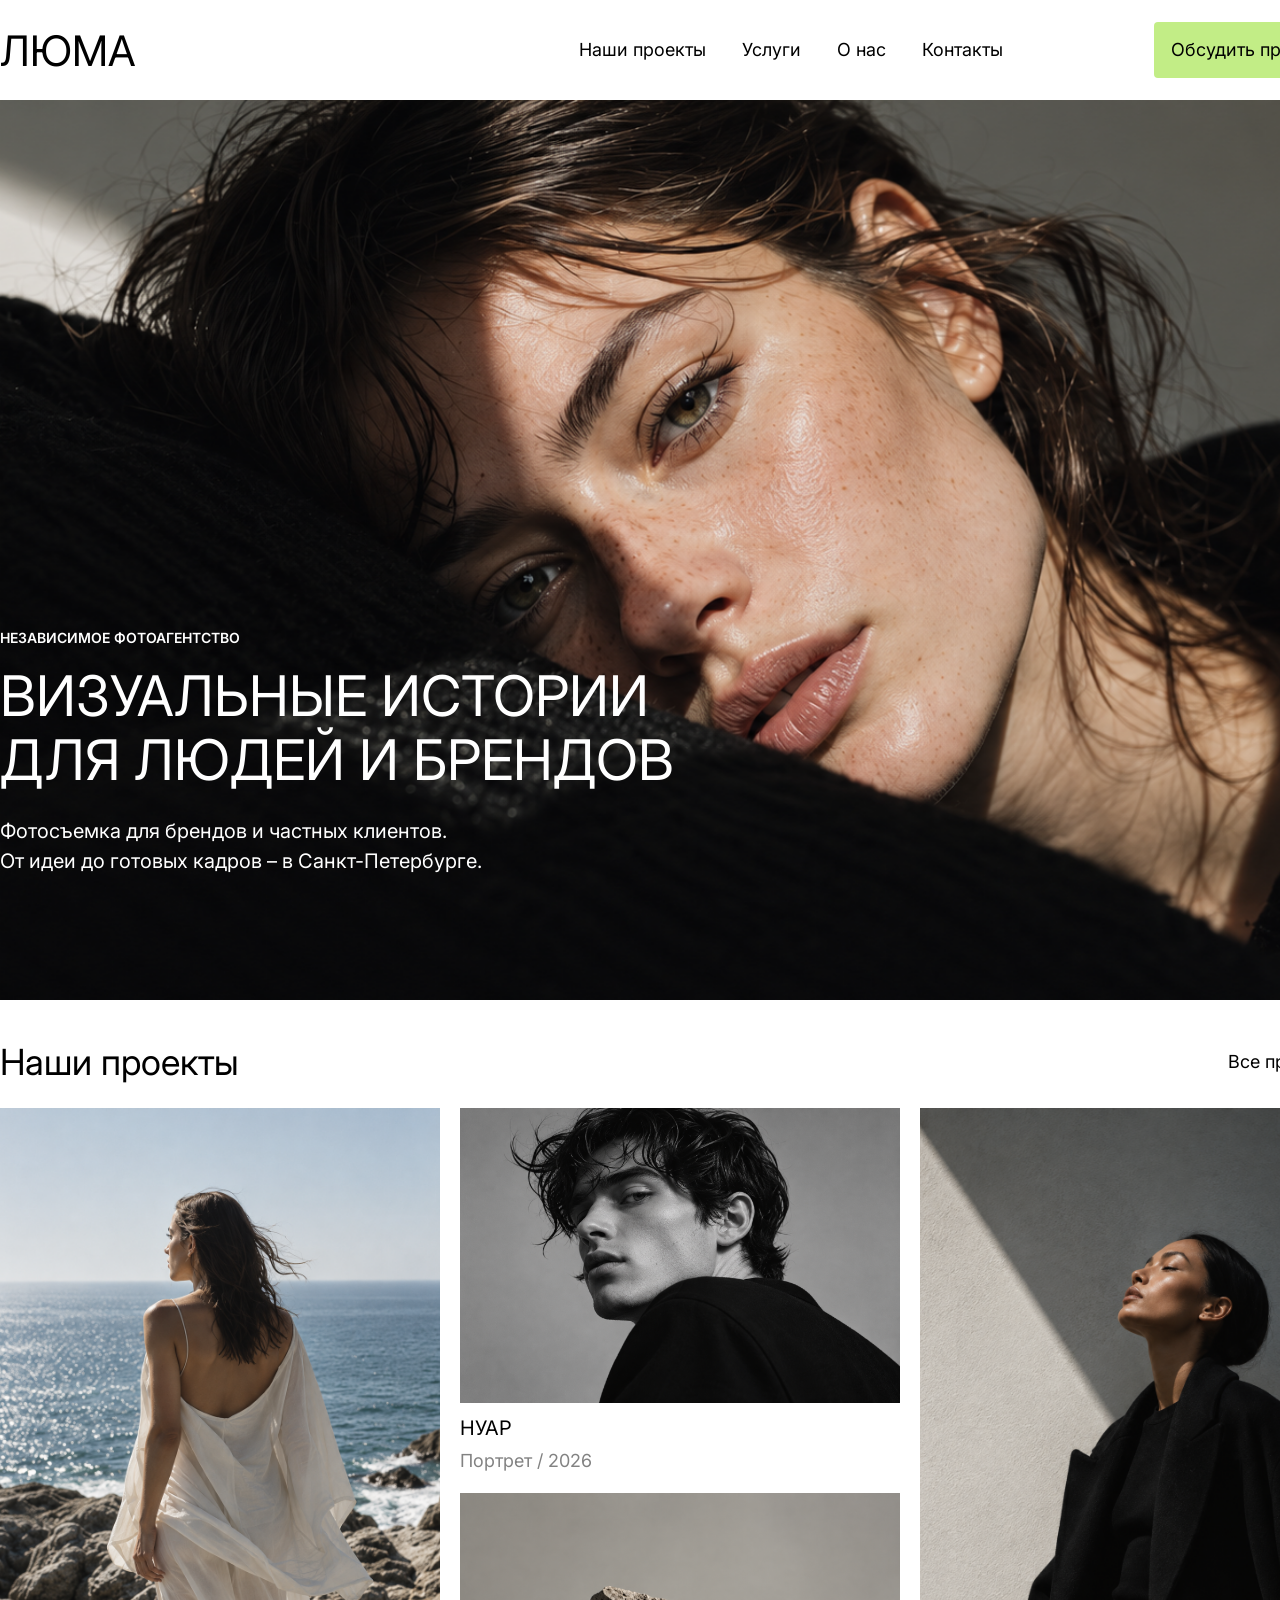
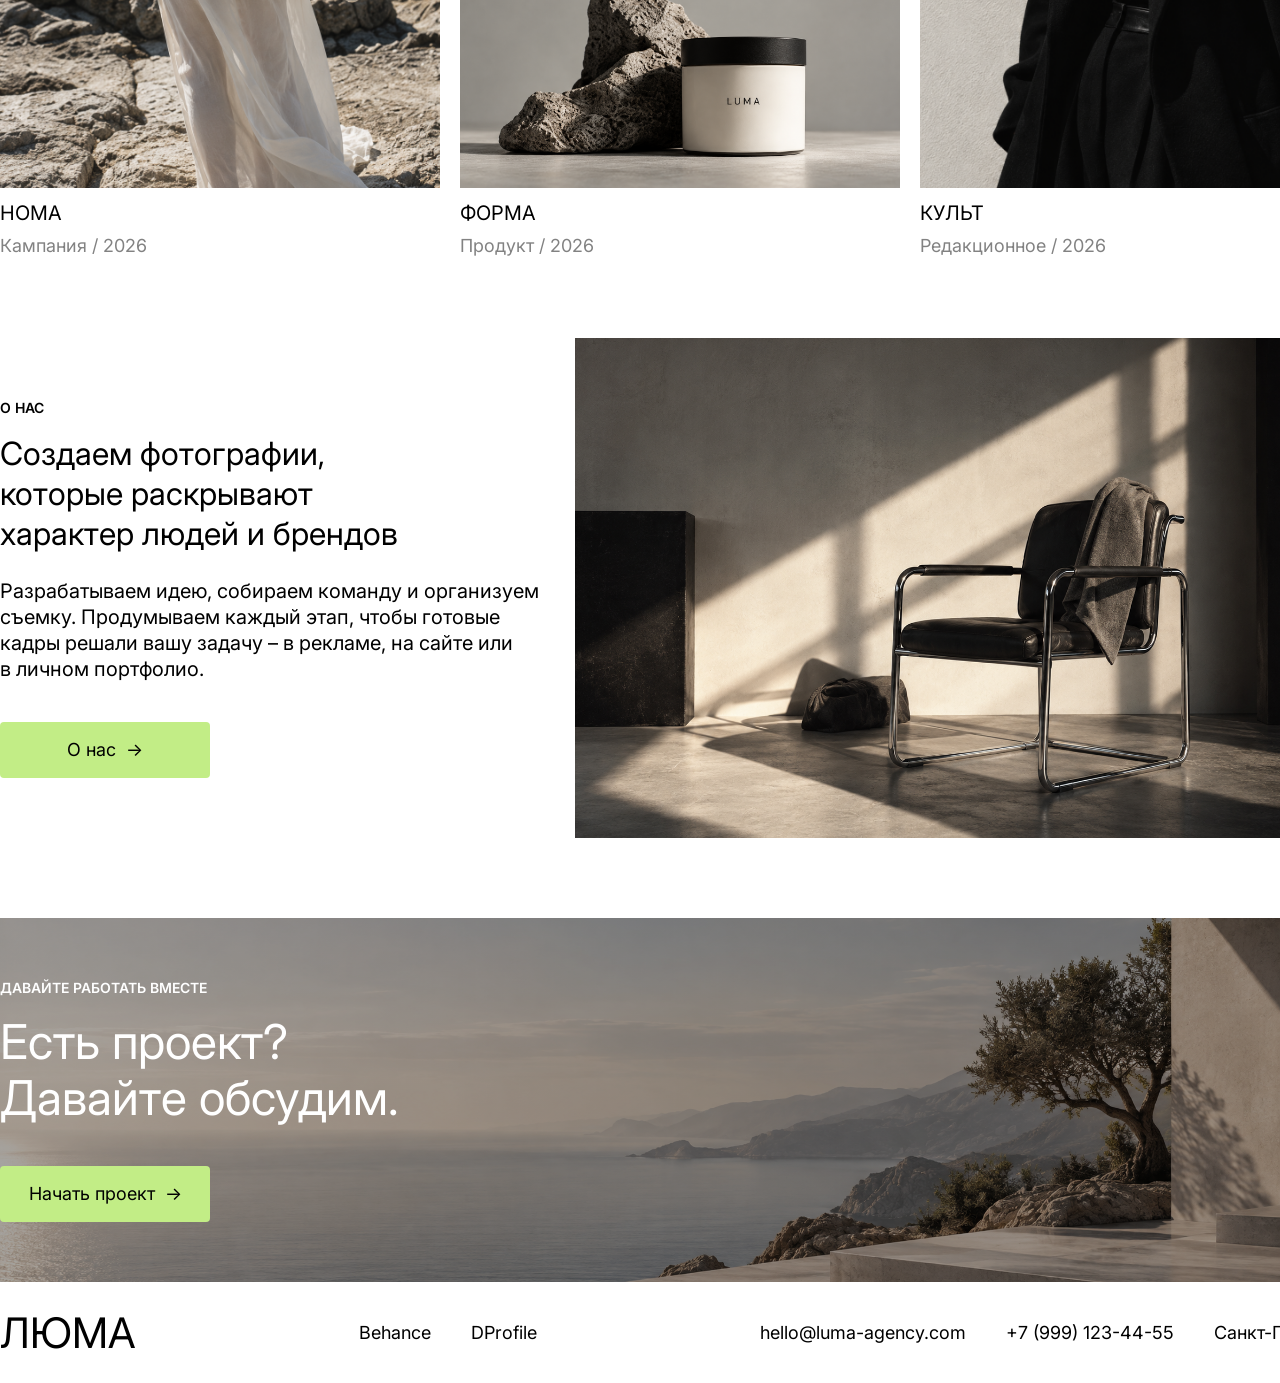
==== index.html @ d9f2f9fc "Add files" ====
<!DOCTYPE html>
<html lang="ru">
<head>
  <meta charset="UTF-8">
  <title>ЛЮМА — независимое фотоагентство</title>
  <link rel="preconnect" href="https://fonts.googleapis.com">
  <link rel="preconnect" href="https://fonts.gstatic.com" crossorigin>
  <link rel="stylesheet" href="https://fonts.googleapis.com/css2?family=Inter:wght@400;600;700&display=swap">
  <link rel="stylesheet" href="css/normalize.css">
  <link rel="stylesheet" href="css/reset.css">
  <link rel="stylesheet" href="styles.css">
</head>
<body>
  <header class="header">
    <div class="container container--wide header__inner">
      <a class="logo" href="index.html">ЛЮМА</a>
      <div class="header__right">
        <nav class="nav">
          <ul class="nav__list">
            <li><a class="nav__link" href="projects.html">Наши проекты</a></li>
            <li><a class="nav__link" href="services.html">Услуги</a></li>
            <li><a class="nav__link" href="about.html">О нас</a></li>
            <li><a class="nav__link" href="contacts.html">Контакты</a></li>
          </ul>
        </nav>
        <a class="button" href="contacts.html">Обсудить проект <span>→</span></a>
      </div>
    </div>
  </header>

  <main>
    <section class="hero">
      <div class="container">
        <p class="label">Независимое фотоагентство</p>
        <h1 class="title-xl hero__title">Визуальные истории<br>для людей и брендов</h1>
        <p class="lead">Фотосъемка для брендов и частных клиентов.<br>От идеи до готовых кадров – в Санкт-Петербурге.</p>
      </div>
    </section>

    <section class="section" id="projects">
      <div class="container">
        <div class="section-head">
          <h2 class="title-m">Наши проекты</h2>
          <a href="projects.html">Все проекты →</a>
        </div>
        <div class="cards-grid">
          <article class="card">
            <img class="card__image card__image--tall" src="images/project-noma.png" alt="НОМА">
            <h3 class="card__title text">НОМА</h3>
            <p class="card__meta">Кампания / 2026</p>
          </article>
          <div class="stack">
            <article class="card">
              <img class="card__image" src="images/project-noir.png" alt="НУАР">
              <h3 class="card__title text">НУАР</h3>
              <p class="card__meta">Портрет / 2026</p>
            </article>
            <article class="card">
              <img class="card__image" src="images/project-forma.png" alt="ФОРМА">
              <h3 class="card__title text">ФОРМА</h3>
              <p class="card__meta">Продукт / 2026</p>
            </article>
          </div>
          <article class="card">
            <img class="card__image card__image--tall" src="images/project-kult.png" alt="КУЛЬТ">
            <h3 class="card__title text">КУЛЬТ</h3>
            <p class="card__meta">Редакционное / 2026</p>
          </article>
        </div>
      </div>
    </section>

    <section class="section section--last" id="about">
      <div class="container split">
        <div class="split__content">
          <p class="label">О нас</p>
          <h2 class="title-s">Создаем фотографии,<br>которые раскрывают<br>характер людей и брендов</h2>
          <p class="text">Разрабатываем идею, собираем команду и организуем съемку. Продумываем каждый этап, чтобы готовые кадры решали вашу задачу – в рекламе, на сайте или<br>в личном портфолио.</p>
          <a class="button" href="about.html">О нас <span>→</span></a>
        </div>
        <img class="split__image" src="images/about.png" alt="Студия ЛЮМА">
      </div>
    </section>

    <section class="contact" id="contacts">
      <div class="container">
        <p class="label">Давайте работать вместе</p>
        <h2 class="title-l">Есть проект?<br>Давайте обсудим.</h2>
        <a class="button" href="contacts.html">Начать проект <span>→</span></a>
      </div>
    </section>
  </main>

  <footer class="footer">
    <div class="container container--wide footer__inner">
      <a class="logo" href="index.html">ЛЮМА</a>
      <ul class="footer__list">
        <li><a href="#">Behance</a></li>
        <li><a href="#">DProfile</a></li>
      </ul>
      <ul class="footer__list">
        <li><a href="mailto:hello@luma-agency.com">hello@luma-agency.com</a></li>
        <li><a href="tel:+79991234455">+7 (999) 123-44-55</a></li>
        <li>Санкт-Петербург</li>
      </ul>
    </div>
  </footer>
</body>
</html>
---- styles.css ----
:root {
  --color-primary: #c2ed86;
  --color-text: #000000;
  --color-white: #ffffff;
  --color-gray: #828282;
  --color-overlay: rgba(0, 0, 0, 0.35);
  --color-border: #888888;
  --color-primary-muted: #e3f5c9;
  --color-dark: #212121;
  --color-error: #d92d20;
}

body {
  font-family: "Inter", Arial, sans-serif;
  font-size: 18px;
  line-height: 24px;
  color: var(--color-text);
  background-color: var(--color-white);
}

a {
  color: inherit;
  text-decoration: none;
}

ul,
ol {
  margin: 0;
  padding: 0;
  list-style: none;
}

h1,
h2,
h3 {
  font-weight: 400;
}

.container {
  width: 1360px;
  margin: 0 auto;
}

.container--wide {
  width: 1364px;
}

/* Типографика */

.title-xl {
  font-size: 56px;
  line-height: 64px;
}

.title-l {
  font-size: 48px;
  line-height: 56px;
}

.title-m {
  font-size: 36px;
  line-height: 44px;
}

.title-s {
  font-size: 32px;
  line-height: 40px;
}

.lead {
  font-size: 20px;
  line-height: 30px;
}

.text {
  font-size: 20px;
  line-height: 26px;
}

.label {
  font-size: 14px;
  font-weight: 600;
  line-height: 20px;
  text-transform: uppercase;
}

.label + :is(h1, h2) {
  margin-top: 16px;
}

:is(h1, h2, .text, .lead, .project-meta) + p:is(.text, .lead) {
  margin-top: 24px;
}

:is(h2, .text, .lead) + .button {
  margin-top: 40px;
}

.underline {
  text-decoration: underline;
}

/* Общие элементы */

.logo {
  font-size: 42px;
  line-height: 51px;
}

.button {
  display: flex;
  justify-content: center;
  align-items: center;
  gap: 10px;
  width: 210px;
  padding: 16px 10px;
  border: none;
  border-radius: 4px;
  background-color: var(--color-primary);
  color: var(--color-text);
  cursor: pointer;
}

.button:hover:not(:disabled) {
  opacity: 0.85;
}

.button:disabled {
  background-color: var(--color-primary-muted);
  color: var(--color-gray);
  cursor: not-allowed;
}

.button--full {
  width: 100%;
}

.more-link {
  display: inline-block;
  margin-top: 24px;
  font-weight: 700;
}

.header__inner,
.header__right,
.footer__inner,
.section-head {
  display: flex;
  justify-content: space-between;
  align-items: center;
}

/* Header */

.header__inner {
  height: 100px;
}

.header__right {
  width: 785px;
}

.nav__list {
  display: flex;
  gap: 36px;
}

.nav__link:hover {
  text-decoration: underline;
  text-underline-offset: 4px;
}

/* Footer */

.footer {
  padding: 25px 0;
}

.footer__list {
  display: flex;
  gap: 40px;
}

/* Секции */

.section {
  padding: 40px 0;
}

.section--last {
  padding-bottom: 80px;
}

.section-head {
  margin-bottom: 24px;
}

.section-title {
  margin-bottom: 40px;
}

.hero {
  height: 900px;
  padding-top: 528px;
  background: url("images/hero.png") center / cover no-repeat;
  color: var(--color-white);
}

.hero__title {
  text-transform: uppercase;
}

.contact {
  padding: 60px 0;
  background:
    linear-gradient(var(--color-overlay), var(--color-overlay)),
    url("images/contact-bg.png") center / cover no-repeat;
  color: var(--color-white);
}

/* Раскладки */

.stack {
  display: flex;
  flex-direction: column;
  gap: 20px;
}

.split {
  display: flex;
  align-items: center;
  gap: 20px;
}

.split--top {
  align-items: flex-start;
}

.split__content {
  width: 555px;
}

.split__content--half {
  width: 670px;
}

.split__image {
  width: 785px;
  height: 500px;
  object-fit: cover;
}

.split__image--short {
  height: 320px;
  object-position: center 20%;
}

.split__image--half {
  width: 670px;
  height: 440px;
  object-position: center 20%;
}

.cards-grid {
  display: grid;
  grid-template-columns: repeat(3, 440px);
  gap: 20px;
  align-items: center;
}

/* Карточки */

.card__image {
  width: 100%;
  height: 295px;
  margin-bottom: 12px;
  object-fit: cover;
}

.card__image--tall {
  height: 680px;
}

.card__title,
.feature__title,
.step__title {
  margin-bottom: 8px;
}

.card__meta {
  color: var(--color-gray);
}

.project-meta {
  margin-top: 12px;
}

.service__image {
  width: 670px;
  height: 280px;
}

.clients {
  display: flex;
  justify-content: space-between;
}

/* Нумерованные пункты */

.features {
  display: grid;
  grid-template-columns: repeat(3, 1fr);
  gap: 24px;
}

.feature {
  display: flex;
  gap: 20px;
}

.feature__number {
  flex-shrink: 0;
  width: 95px;
}

.steps {
  position: relative;
}

.steps__list {
  display: grid;
  grid-template-columns: repeat(6, 210px);
  gap: 20px;
}

.steps__line {
  position: absolute;
  top: 30px;
  left: 59px;
}

.step {
  position: relative;
}

.step__number,
.step__title {
  font-weight: 700;
}

.step__number {
  display: flex;
  justify-content: center;
  align-items: center;
  width: 60px;
  height: 60px;
  margin-bottom: 20px;
  border: 1px solid var(--color-text);
  border-radius: 50%;
  background-color: var(--color-white);
}

/* Контакты */

.contacts-layout {
  display: grid;
  grid-template-columns: 670px 670px;
  gap: 20px;
}

.contacts-list {
  display: flex;
  flex-direction: column;
  gap: 40px;
  margin-top: 40px;
}

.contacts-list__row,
.contacts-list__value {
  display: flex;
  align-items: center;
  gap: 20px;
}

.contacts-list__label {
  width: 210px;
}

/* Форма */

.form {
  display: flex;
  flex-direction: column;
  gap: 24px;
}

.form__row {
  display: grid;
  grid-template-columns: 1fr 1fr;
  gap: 20px;
}

.field {
  display: flex;
  flex-direction: column;
  gap: 8px;
}

.field__input {
  height: 50px;
  padding: 12px 16px;
  border: 1px solid var(--color-border);
  border-radius: 4px;
  background-color: var(--color-white);
  color: var(--color-text);
}

.field--error .field__input {
  border-color: var(--color-error);
}

.field__error {
  font-size: 14px;
  line-height: 20px;
  color: var(--color-error);
}

.field__input::placeholder,
.field__input--select:invalid {
  color: var(--color-border);
}

.field__input--select {
  appearance: none;
  background: var(--color-white) url("images/icon-expand.svg") right 16px center no-repeat;
}

.field__input--textarea {
  height: 120px;
  padding: 13px 16px;
  resize: vertical;
}

.checkbox {
  display: flex;
  align-items: center;
  gap: 8px;
}

.checkbox input {
  width: 24px;
  height: 24px;
  margin: 0;
  accent-color: var(--color-primary);
}

/* Попап */

.popup {
  width: 560px;
  padding: 32px 32px 40px;
  border: none;
  border-radius: 4px;
  background-color: var(--color-white);
  color: var(--color-dark);
  box-shadow: 0 12px 20px rgba(0, 0, 0, 0.18);
}

.popup::backdrop {
  background-color: var(--color-overlay);
}

.popup__head {
  display: flex;
  align-items: center;
  gap: 16px;
  margin-bottom: 20px;
}

.popup__title {
  flex-grow: 1;
}

.popup__close {
  display: flex;
  justify-content: center;
  align-items: center;
  width: 40px;
  height: 40px;
  padding: 0;
  border: none;
  background: none;
  cursor: pointer;
}
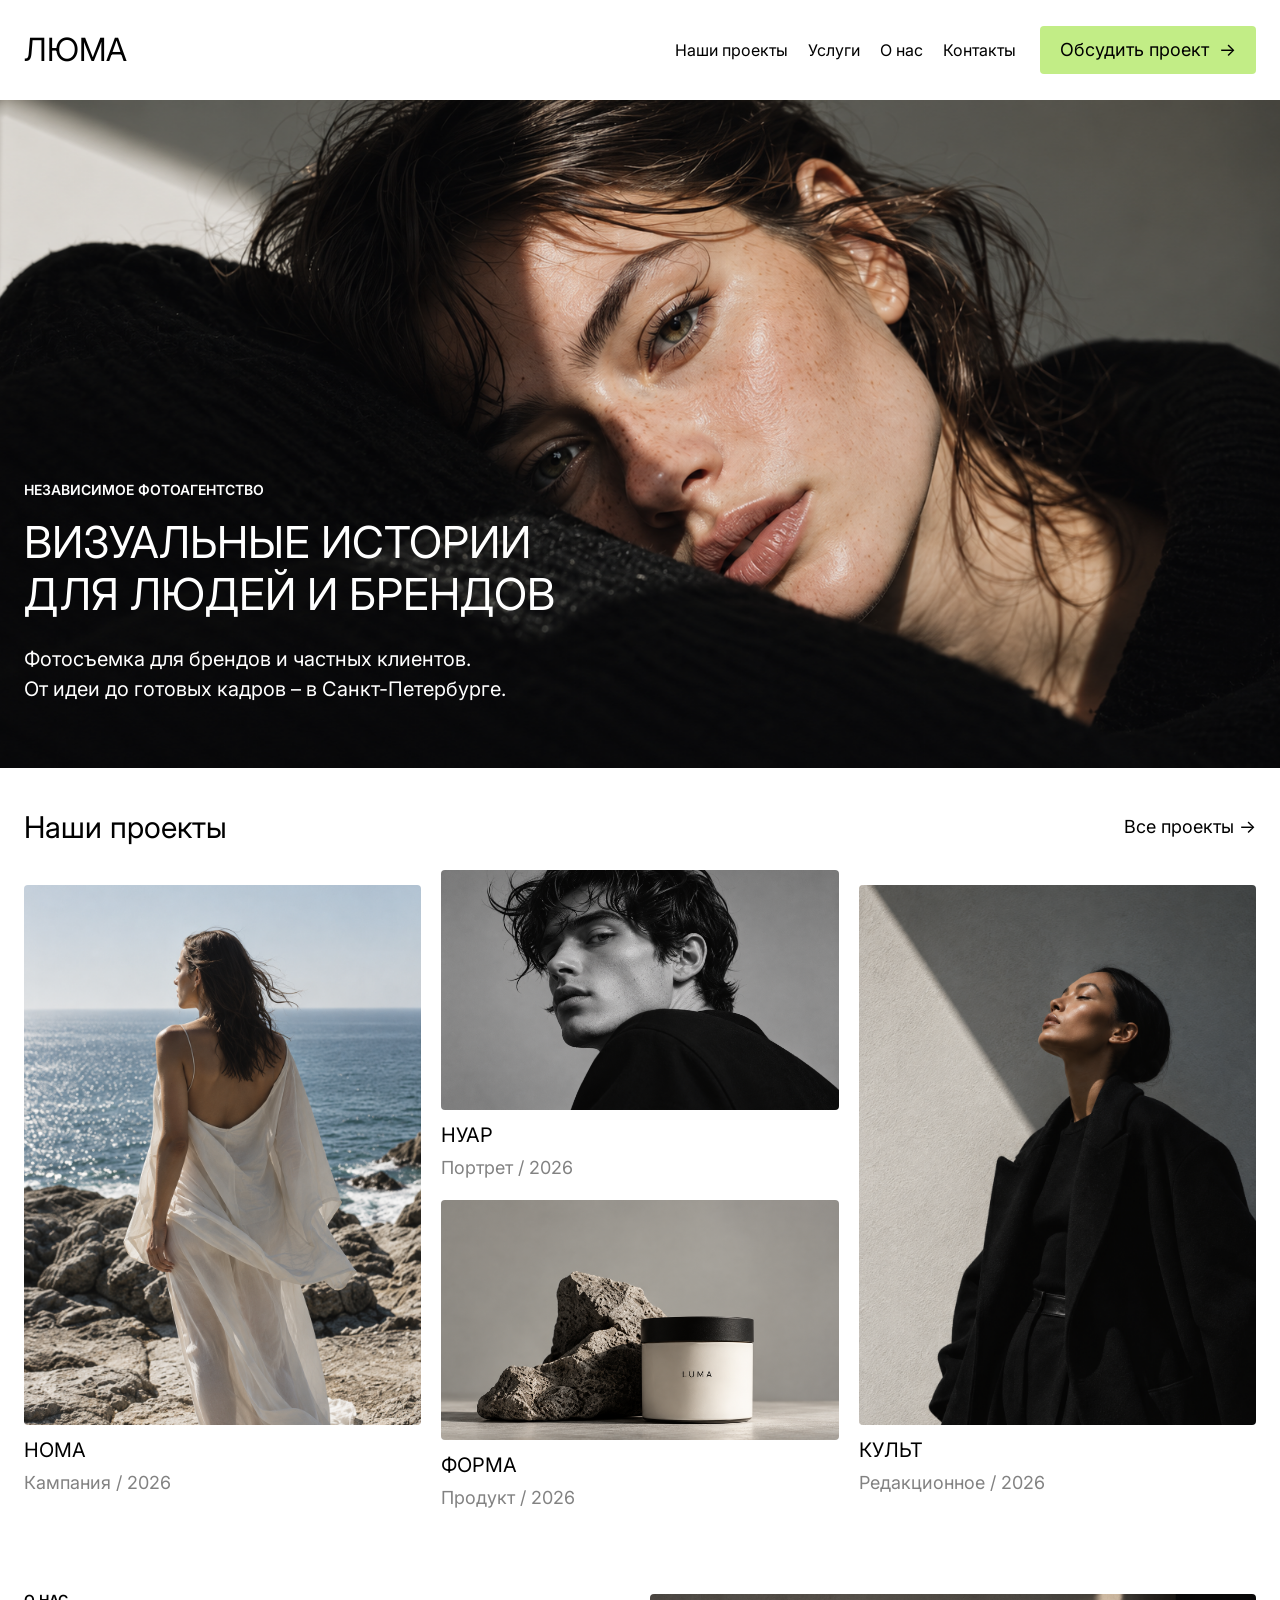
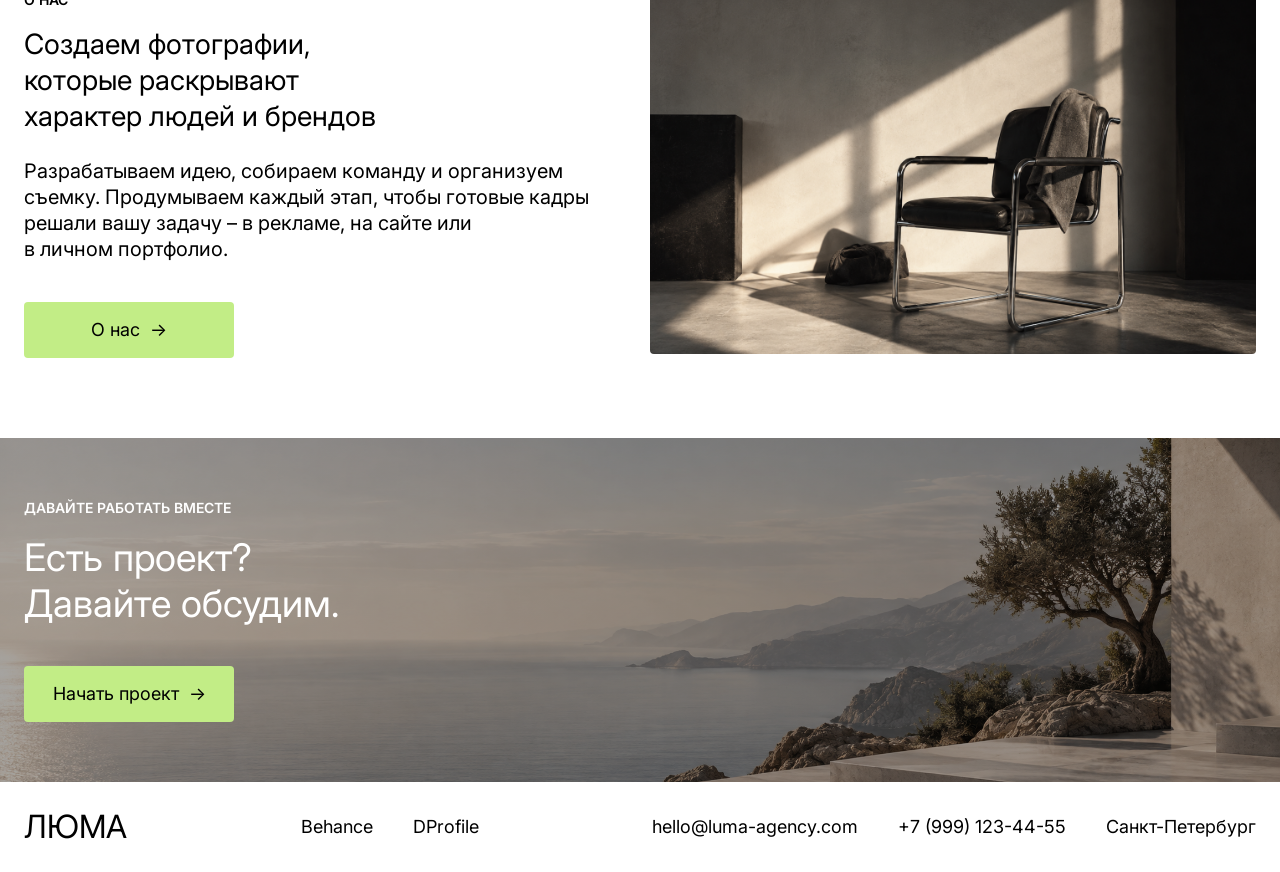
==== commit 57f23361: "Add Contact Us popup. Use flex, grid, bootstrap" ====
--- a/index.html
+++ b/index.html
@@ -2,6 +2,7 @@
 <html lang="ru">
 <head>
   <meta charset="UTF-8">
+  <meta name="viewport" content="width=device-width, initial-scale=1">
   <title>ЛЮМА — независимое фотоагентство</title>
   <link rel="preconnect" href="https://fonts.googleapis.com">
   <link rel="preconnect" href="https://fonts.gstatic.com" crossorigin>
@@ -23,7 +24,7 @@
             <li><a class="nav__link" href="contacts.html">Контакты</a></li>
           </ul>
         </nav>
-        <a class="button" href="contacts.html">Обсудить проект <span>→</span></a>
+        <button class="button" type="button" data-open-form>Обсудить проект <span>→</span></button>
       </div>
     </div>
   </header>
@@ -43,7 +44,7 @@
           <h2 class="title-m">Наши проекты</h2>
           <a href="projects.html">Все проекты →</a>
         </div>
-        <div class="cards-grid">
+        <div class="cards-row">
           <article class="card">
             <img class="card__image card__image--tall" src="images/project-noma.png" alt="НОМА">
             <h3 class="card__title text">НОМА</h3>
@@ -86,7 +87,7 @@
       <div class="container">
         <p class="label">Давайте работать вместе</p>
         <h2 class="title-l">Есть проект?<br>Давайте обсудим.</h2>
-        <a class="button" href="contacts.html">Начать проект <span>→</span></a>
+        <button class="button" type="button" data-open-form>Начать проект <span>→</span></button>
       </div>
     </section>
   </main>
@@ -105,5 +106,7 @@
       </ul>
     </div>
   </footer>
+
+  <script src="script.js"></script>
 </body>
 </html>
--- a/styles.css
+++ b/styles.css
@@ -8,6 +8,7 @@
   --color-primary-muted: #e3f5c9;
   --color-dark: #212121;
   --color-error: #d92d20;
+  --radius: 4px;
 }
 
 body {
@@ -36,6 +37,10 @@
   font-weight: 400;
 }
 
+img {
+  border-radius: var(--radius);
+}
+
 .container {
   width: 1360px;
   margin: 0 auto;
@@ -45,7 +50,9 @@
   width: 1364px;
 }
 
-/* Типографика */
+/* ========================================================== */
+/* typo */
+/* ========================================================== */
 
 .title-xl {
   font-size: 56px;
@@ -100,7 +107,9 @@
   text-decoration: underline;
 }
 
-/* Общие элементы */
+/* ========================================================== */
+/* components */
+/* ========================================================== */
 
 .logo {
   font-size: 42px;
@@ -115,7 +124,7 @@
   width: 210px;
   padding: 16px 10px;
   border: none;
-  border-radius: 4px;
+  border-radius: var(--radius);
   background-color: var(--color-primary);
   color: var(--color-text);
   cursor: pointer;
@@ -135,6 +144,26 @@
   width: 100%;
 }
 
+/* фирменный цвет для Bootstrap-кнопки на services.html */
+.btn-brand {
+  --bs-btn-color: var(--color-text);
+  --bs-btn-bg: var(--color-primary);
+  --bs-btn-border-color: var(--color-primary);
+  --bs-btn-hover-color: var(--color-text);
+  --bs-btn-hover-bg: #b2e06e;
+  --bs-btn-hover-border-color: #b2e06e;
+  --bs-btn-active-color: var(--color-text);
+  --bs-btn-active-bg: #a5d65e;
+  --bs-btn-active-border-color: #a5d65e;
+  --bs-btn-focus-shadow-rgb: 194, 237, 134;
+}
+
+.button--grid {
+  display: grid;
+  grid-auto-flow: column;
+  justify-content: center;
+}
+
 .more-link {
   display: inline-block;
   margin-top: 24px;
@@ -150,7 +179,9 @@
   align-items: center;
 }
 
-/* Header */
+/* ========================================================== */
+/* header */
+/* ========================================================== */
 
 .header__inner {
   height: 100px;
@@ -170,7 +201,9 @@
   text-underline-offset: 4px;
 }
 
-/* Footer */
+/* ========================================================== */
+/* footer */
+/* ========================================================== */
 
 .footer {
   padding: 25px 0;
@@ -181,7 +214,9 @@
   gap: 40px;
 }
 
-/* Секции */
+/* ========================================================== */
+/* sections */
+/* ========================================================== */
 
 .section {
   padding: 40px 0;
@@ -218,7 +253,9 @@
   color: var(--color-white);
 }
 
-/* Раскладки */
+/* ========================================================== */
+/* grids */
+/* ========================================================== */
 
 .stack {
   display: flex;
@@ -259,6 +296,17 @@
   width: 670px;
   height: 440px;
   object-position: center 20%;
+}
+
+.split-grid {
+  display: grid;
+  grid-template-columns: 785fr 555fr;
+  align-items: center;
+  gap: 20px;
+}
+
+.split-grid > * {
+  width: 100%;
 }
 
 .cards-grid {
@@ -268,7 +316,20 @@
   align-items: center;
 }
 
-/* Карточки */
+.cards-row {
+  display: flex;
+  align-items: center;
+  gap: 20px;
+}
+
+.cards-row > * {
+  flex: 1 1 0;
+  min-width: 0;
+}
+
+/* ========================================================== */
+/* cards */
+/* ========================================================== */
 
 .card__image {
   width: 100%;
@@ -305,7 +366,9 @@
   justify-content: space-between;
 }
 
-/* Нумерованные пункты */
+/* ========================================================== */
+/* steps */
+/* ========================================================== */
 
 .features {
   display: grid;
@@ -360,7 +423,9 @@
   background-color: var(--color-white);
 }
 
-/* Контакты */
+/* ========================================================== */
+/* concat us */
+/* ========================================================== */
 
 .contacts-layout {
   display: grid;
@@ -386,7 +451,9 @@
   width: 210px;
 }
 
-/* Форма */
+/* ========================================================== */
+/* contact us form */
+/* ========================================================== */
 
 .form {
   display: flex;
@@ -396,7 +463,7 @@
 
 .form__row {
   display: grid;
-  grid-template-columns: 1fr 1fr;
+  grid-template-columns: repeat(2, minmax(0, 1fr));
   gap: 20px;
 }
 
@@ -454,7 +521,9 @@
   accent-color: var(--color-primary);
 }
 
-/* Попап */
+/* ========================================================== */
+/* success popup */
+/* ========================================================== */
 
 .popup {
   width: 560px;
@@ -464,10 +533,59 @@
   background-color: var(--color-white);
   color: var(--color-dark);
   box-shadow: 0 12px 20px rgba(0, 0, 0, 0.18);
+  opacity: 0;
+  transform: translateY(16px);
+  /* allow-discrete держит display и overlay до конца анимации закрытия */
+  transition:
+    opacity 0.3s ease,
+    transform 0.3s ease,
+    display 0.3s allow-discrete,
+    overlay 0.3s allow-discrete;
+}
+
+.popup[open] {
+  opacity: 1;
+  transform: none;
+}
+
+@starting-style {
+  .popup[open] {
+    opacity: 0;
+    transform: translateY(16px);
+  }
+}
+
+.popup--form {
+  width: 720px;
+}
+
+body:has(.popup[open]) {
+  overflow: hidden;
 }
 
 .popup::backdrop {
+  background-color: transparent;
+  transition:
+    background-color 0.3s ease,
+    display 0.3s allow-discrete,
+    overlay 0.3s allow-discrete;
+}
+
+.popup[open]::backdrop {
   background-color: var(--color-overlay);
+}
+
+@starting-style {
+  .popup[open]::backdrop {
+    background-color: transparent;
+  }
+}
+
+@media (prefers-reduced-motion: reduce) {
+  .popup,
+  .popup::backdrop {
+    transition: none;
+  }
 }
 
 .popup__head {
@@ -492,3 +610,422 @@
   background: none;
   cursor: pointer;
 }
+
+/* ========================================================== */
+/* mob */
+/* ========================================================== */
+
+@media (max-width: 767px) {
+  body {
+    font-size: 16px;
+    line-height: 22px;
+  }
+
+  .container,
+  .container--wide {
+    width: auto;
+    padding: 0 16px;
+  }
+
+  .title-xl {
+    font-size: 36px;
+    line-height: 42px;
+  }
+
+  .title-l {
+    font-size: 30px;
+    line-height: 36px;
+  }
+
+  .title-m {
+    font-size: 26px;
+    line-height: 32px;
+  }
+
+  .title-s {
+    font-size: 24px;
+    line-height: 30px;
+  }
+
+  .lead {
+    font-size: 17px;
+    line-height: 26px;
+  }
+
+  .text {
+    font-size: 17px;
+    line-height: 24px;
+  }
+
+  .label {
+    font-size: 12px;
+    line-height: 16px;
+  }
+
+  .label + :is(h1, h2) {
+    margin-top: 12px;
+  }
+
+  :is(h1, h2, .text, .lead, .project-meta) + p:is(.text, .lead) {
+    margin-top: 16px;
+  }
+
+  :is(h2, .text, .lead) + .button {
+    margin-top: 32px;
+  }
+
+  p:not(.card__meta) br,
+  h3 br,
+  .title-m br,
+  .title-s br {
+    display: none;
+  }
+
+  .logo {
+    font-size: 28px;
+    line-height: 34px;
+  }
+
+  .header__inner {
+    flex-wrap: wrap;
+    row-gap: 16px;
+    height: auto;
+    padding-top: 16px;
+    padding-bottom: 16px;
+  }
+
+  .header__right {
+    display: contents;
+  }
+
+  .header .nav {
+    order: 1;
+    width: 100%;
+  }
+
+  .header .button {
+    width: auto;
+    padding: 10px 14px;
+    font-size: 14px;
+    line-height: 20px;
+  }
+
+  .nav__list {
+    flex-wrap: wrap;
+    gap: 8px 16px;
+    font-size: 15px;
+  }
+
+  .footer {
+    padding: 32px 0;
+  }
+
+  .footer__inner {
+    flex-direction: column;
+    align-items: flex-start;
+    gap: 16px;
+  }
+
+  .footer__list {
+    flex-wrap: wrap;
+    gap: 8px 24px;
+  }
+
+  .section {
+    padding: 32px 0;
+  }
+
+  .section--last {
+    padding-bottom: 56px;
+  }
+
+  .section-head {
+    align-items: baseline;
+    gap: 16px;
+  }
+
+  .section-title {
+    margin-bottom: 24px;
+  }
+
+  .hero {
+    height: auto;
+    min-height: 560px;
+    padding: 300px 0 40px;
+  }
+
+  .contact {
+    padding: 48px 0;
+  }
+
+  .split {
+    flex-direction: column;
+    align-items: stretch;
+    gap: 24px;
+  }
+
+  .split__content,
+  .split__content--half {
+    width: auto;
+  }
+
+  .split__image,
+  .split__image--half,
+  .service__image {
+    width: 100%;
+    height: 260px;
+  }
+
+  .stack {
+    gap: 40px;
+  }
+
+  .split-grid {
+    grid-template-columns: 1fr;
+    gap: 24px;
+  }
+
+  .cards-grid {
+    grid-template-columns: 1fr;
+    gap: 32px;
+  }
+
+  .cards-row {
+    flex-direction: column;
+    align-items: stretch;
+    gap: 32px;
+  }
+
+  .cards-row .stack {
+    gap: 32px;
+  }
+
+  .card__image {
+    height: 260px;
+  }
+
+  .card__image--tall {
+    height: 420px;
+  }
+
+  .clients {
+    flex-wrap: wrap;
+    justify-content: flex-start;
+    gap: 12px 24px;
+  }
+
+  .features {
+    grid-template-columns: 1fr;
+    gap: 28px;
+  }
+
+  .feature {
+    gap: 16px;
+  }
+
+  .feature__number {
+    width: 48px;
+  }
+
+  .steps__line {
+    display: none;
+  }
+
+  .steps__list {
+    grid-template-columns: 1fr;
+    gap: 24px;
+  }
+
+  .step {
+    display: grid;
+    grid-template-columns: 48px 1fr;
+    column-gap: 16px;
+    align-content: start;
+  }
+
+  .step:not(:last-child)::before {
+    content: "";
+    position: absolute;
+    top: 48px;
+    bottom: -24px;
+    left: 24px;
+    width: 1px;
+    background-color: var(--color-text);
+  }
+
+  .step__number {
+    grid-row: 1 / span 2;
+    width: 48px;
+    height: 48px;
+    margin-bottom: 0;
+  }
+
+  .step__title {
+    margin-bottom: 4px;
+  }
+
+  .contacts-layout {
+    grid-template-columns: 1fr;
+    gap: 48px;
+  }
+
+  .contacts-list {
+    gap: 20px;
+    margin-top: 32px;
+  }
+
+  .contacts-list__row {
+    flex-direction: column;
+    align-items: flex-start;
+    gap: 4px;
+  }
+
+  .contacts-list__label {
+    width: auto;
+    color: var(--color-gray);
+  }
+
+  .form__row {
+    grid-template-columns: 1fr;
+  }
+
+  .checkbox {
+    align-items: flex-start;
+  }
+
+  .checkbox input {
+    flex-shrink: 0;
+  }
+
+  .popup {
+    width: calc(100% - 32px);
+    padding: 24px 20px 28px;
+  }
+}
+
+/* ========================================================== */
+/* tablet */
+/* ========================================================== */
+
+@media (min-width: 768px) and (max-width: 1399px) {
+  .container,
+  .container--wide {
+    width: auto;
+    padding: 0 24px;
+  }
+
+  .title-xl {
+    font-size: 44px;
+    line-height: 52px;
+  }
+
+  .title-l {
+    font-size: 38px;
+    line-height: 46px;
+  }
+
+  .title-m {
+    font-size: 30px;
+    line-height: 38px;
+  }
+
+  .title-s {
+    font-size: 28px;
+    line-height: 36px;
+  }
+
+  .logo {
+    font-size: 32px;
+    line-height: 40px;
+  }
+
+  .header__right {
+    width: auto;
+    gap: 24px;
+  }
+
+  .nav__list {
+    gap: 20px;
+    font-size: 16px;
+  }
+
+  .header .button {
+    width: auto;
+    padding: 12px 20px;
+  }
+
+  .footer__inner {
+    flex-wrap: wrap;
+    gap: 16px 40px;
+  }
+
+  .hero {
+    height: auto;
+    min-height: 640px;
+    padding: 380px 0 64px;
+  }
+
+  .split__content,
+  .split__content--half {
+    flex: 1 1 0;
+    width: auto;
+    min-width: 0;
+  }
+
+  .split__image,
+  .split__image--half,
+  .service__image {
+    flex: 1 1 0;
+    width: auto;
+    min-width: 0;
+    height: 360px;
+  }
+
+  .split__image--short {
+    height: 280px;
+  }
+
+  .split-grid {
+    grid-template-columns: 1fr 1fr;
+  }
+
+  .cards-grid {
+    grid-template-columns: repeat(3, 1fr);
+  }
+
+  .card__image {
+    height: 240px;
+  }
+
+  .card__image--tall {
+    height: 540px;
+  }
+
+  .clients {
+    flex-wrap: wrap;
+    justify-content: flex-start;
+    gap: 16px 40px;
+  }
+
+  .features {
+    grid-template-columns: repeat(auto-fit, minmax(300px, 1fr));
+  }
+
+  .feature__number {
+    width: 64px;
+  }
+
+  .steps__line {
+    display: none;
+  }
+
+  .steps__list {
+    grid-template-columns: repeat(3, 1fr);
+    gap: 32px 20px;
+  }
+
+  .contacts-layout {
+    grid-template-columns: repeat(auto-fit, minmax(420px, 1fr));
+    gap: 48px 40px;
+  }
+}
